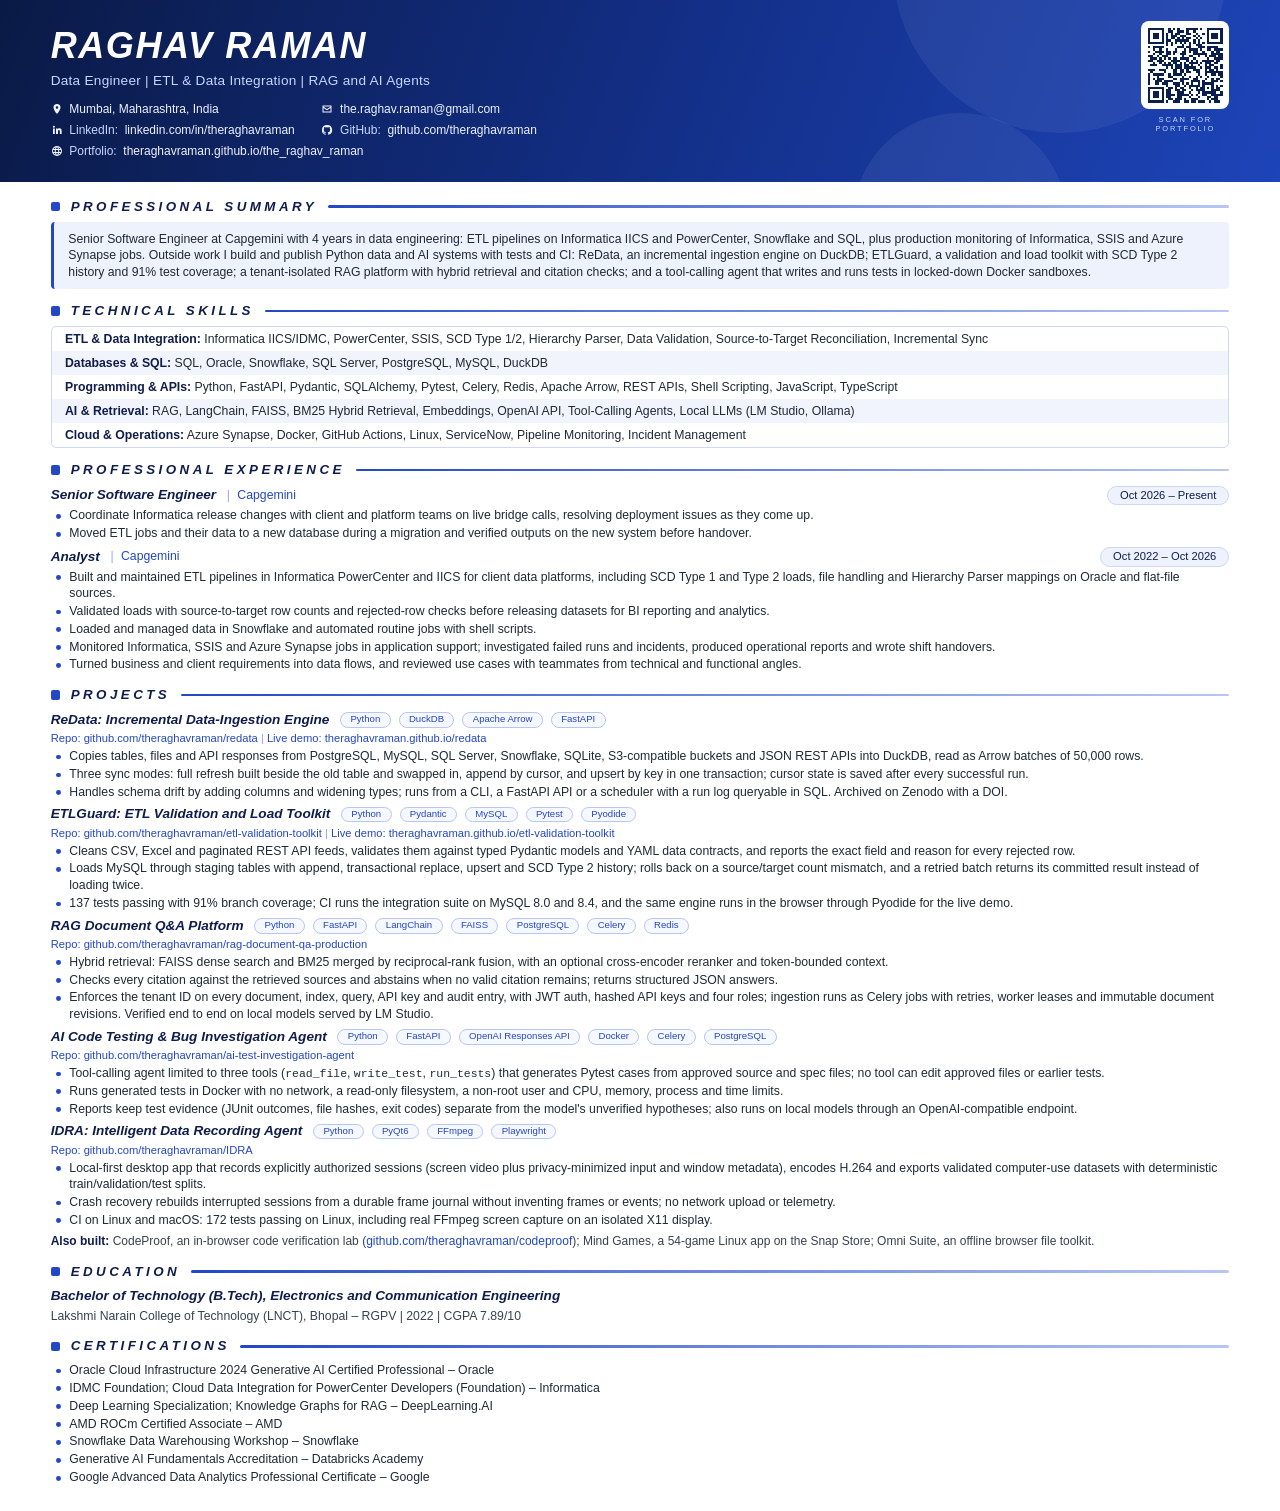
==== resume/resume.html @ 6c631722 "wip: résumé source" ====
<!DOCTYPE html>
<html lang="en"><head><meta charset="utf-8"><title>Raghav Raman – Résumé</title>
<style>
@page { size: A4; margin: 0; }
* { box-sizing: border-box; }
html, body { margin: 0; padding: 0; }
body { font-family: "Avenir Next", "Avenir", "Nunito Sans", "Segoe UI", Arial, sans-serif; color: #1f2937; font-size: 9.2pt; line-height: 1.34; -webkit-print-color-adjust: exact; print-color-adjust: exact; }
a { color: #2347c5; text-decoration: none; }
code { font-family: "SF Mono", Menlo, Consolas, monospace; font-size: 8.6pt; }
header { position: relative; overflow: hidden; background: linear-gradient(110deg, #0a1a46 0%, #13308a 55%, #1d44b8 100%); color: #fff; padding: 20pt 38pt 17pt 38pt; }
header .orb { position: absolute; border-radius: 50%; background: rgba(255,255,255,.06); }
header .o1 { width: 250pt; height: 250pt; right: 40pt; top: -150pt; }
header .o2 { width: 160pt; height: 160pt; right: 160pt; top: 85pt; }
header h1 { margin: 0; font-size: 27pt; font-weight: 800; font-style: italic; letter-spacing: 1.2pt; text-transform: uppercase; line-height: 1.05; }
header .tagline { margin: 6pt 0 8pt; color: #c7d5ff; font-size: 10.2pt; font-weight: 500; letter-spacing: .2pt; }
header .contact { display: grid; grid-template-columns: auto auto; justify-content: start; column-gap: 20pt; row-gap: 3.5pt; font-size: 9pt; color: #eef2ff; }
header .contact span { display: inline-flex; align-items: center; gap: 5pt; white-space: nowrap; }
header .contact a { color: #eef2ff; }
header .contact .full { grid-column: 1 / span 2; }
header svg { width: 9pt; height: 9pt; flex: none; }
header .label { color: #c7d5ff; }
.qr { position: absolute; right: 38pt; top: 16pt; text-align: center; }
.qr .card { background: #fff; border-radius: 6pt; padding: 5pt; width: 66pt; height: 66pt; }
.qr .card svg { width: 56pt; height: 56pt; display: block; }
.qr .cap { margin-top: 4pt; font-size: 5.6pt; letter-spacing: 1.4pt; color: #c7d5ff; line-height: 1.3; }
main { padding: 2pt 38pt 0 38pt; }
h2 { display: flex; align-items: center; gap: 8pt; margin: 10pt 0 5pt; page-break-after: avoid; break-after: avoid; }
h2 .sq { width: 7pt; height: 7pt; border-radius: 1.5pt; background: #2347c5; flex: none; }
h2 .t { font-size: 10pt; font-weight: 700; font-style: italic; letter-spacing: 2.6pt; text-transform: uppercase; color: #0f1d4a; white-space: nowrap; }
h2 .rule { flex: 1; height: 2pt; border-radius: 2pt; background: linear-gradient(90deg, #2347c5, #b7c6f3); }
.summary { background: #eef2fd; border-left: 2.5pt solid #2347c5; border-radius: 3pt; padding: 6.5pt 11pt; }
.skills { border: .8pt solid #cdd8f6; border-radius: 4pt; overflow: hidden; }
.skills .row { padding: 2.8pt 10pt; }
.skills .row:nth-child(even) { background: #f1f4fd; }
.skills b { color: #0f1d4a; font-weight: 600; }
.item { margin-bottom: 4pt; break-inside: avoid; page-break-inside: avoid; }
.head { display: flex; align-items: center; flex-wrap: wrap; gap: 4pt 6pt; margin-bottom: 1.5pt; }
.role { font-weight: 700; font-style: italic; color: #0f1d4a; font-size: 10.2pt; margin-right: 2pt; }
.org { color: #2347c5; font-weight: 500; }
.org .bar { color: #9aa9d8; margin-right: 3pt; }
.date { margin-left: auto; font-size: 8.4pt; font-weight: 500; background: #eef2fd; border: .8pt solid #cdd8f6; border-radius: 9pt; padding: 1pt 9pt; color: #0f1d4a; }
.tag { font-size: 7.2pt; color: #2347c5; border: .8pt solid #b7c6f3; background: #f6f8ff; border-radius: 8pt; padding: .4pt 7pt; }
.links { font-size: 8.4pt; color: #2347c5; margin-bottom: 1.5pt; }
.links .sep { color: #9aa9d8; }
.plain { color: #374151; }
ul { margin: 0; padding: 0 0 0 14pt; list-style: none; }
li { position: relative; margin: 1.1pt 0; }
li::before { content: ""; position: absolute; left: -10pt; top: .55em; width: 3.6pt; height: 3.6pt; border-radius: 50%; background: #2347c5; }
.also { margin: 4pt 0 0; font-size: 9pt; color: #374151; }
.also b { color: #0f1d4a; font-weight: 600; }
.page-pad { height: 18pt; }
</style></head><body>
<header>
<div class="orb o1"></div><div class="orb o2"></div>
<h1>Raghav Raman</h1>
<div class="tagline">Data Engineer | ETL &amp; Data Integration | RAG and AI Agents</div>
<div class="contact">
<span><svg viewBox="0 0 24 24"><path fill="currentColor" d="M12 2a7 7 0 0 0-7 7c0 5.2 7 13 7 13s7-7.8 7-13a7 7 0 0 0-7-7zm0 9.5A2.5 2.5 0 1 1 12 6.5a2.5 2.5 0 0 1 0 5z"/></svg>Mumbai, Maharashtra, India</span>
<span><svg viewBox="0 0 24 24"><path fill="currentColor" d="M3 5h18v14H3zm2 2v.5l7 4.5 7-4.5V7zm0 2.9V17h14V9.9l-7 4.5z"/></svg><a href="mailto:the.raghav.raman@gmail.com">the.raghav.raman@gmail.com</a></span>
<span><svg viewBox="0 0 24 24"><path fill="currentColor" d="M4 9h3.6v11H4zM5.8 3.5a2.1 2.1 0 1 1 0 4.2 2.1 2.1 0 0 1 0-4.2zM10 9h3.4v1.6c.5-.9 1.7-1.9 3.5-1.9 3.7 0 4.4 2.4 4.4 5.6V20h-3.6v-5c0-1.2 0-2.8-1.7-2.8s-2 1.3-2 2.7V20H10z"/></svg><span class="label">LinkedIn:</span> <a href="https://linkedin.com/in/theraghavraman">linkedin.com/in/theraghavraman</a></span>
<span><svg viewBox="0 0 24 24"><path fill="currentColor" d="M12 2a10 10 0 0 0-3.2 19.5c.5.1.7-.2.7-.5v-1.7c-2.8.6-3.4-1.3-3.4-1.3-.5-1.2-1.1-1.5-1.1-1.5-.9-.6.1-.6.1-.6 1 .1 1.5 1 1.5 1 .9 1.5 2.3 1.1 2.9.8.1-.6.3-1.1.6-1.3-2.2-.3-4.6-1.1-4.6-5 0-1.1.4-2 1-2.7-.1-.3-.4-1.3.1-2.7 0 0 .8-.3 2.8 1a9.6 9.6 0 0 1 5 0c1.9-1.3 2.8-1 2.8-1 .5 1.4.2 2.4.1 2.7.6.7 1 1.6 1 2.7 0 3.9-2.3 4.7-4.6 5 .4.3.7.9.7 1.9v2.8c0 .3.2.6.7.5A10 10 0 0 0 12 2z"/></svg><span class="label">GitHub:</span> <a href="https://github.com/theraghavraman">github.com/theraghavraman</a></span>
<span class="full"><svg viewBox="0 0 24 24"><path fill="currentColor" d="M12 2a10 10 0 1 0 0 20 10 10 0 0 0 0-20zm6.9 6h-2.9a15.7 15.7 0 0 0-1.4-3.6A8 8 0 0 1 18.9 8zM12 4c.8 1.2 1.5 2.5 1.9 4h-3.8c.4-1.5 1.1-2.8 1.9-4zM4.3 14a8 8 0 0 1 0-4h3.3a16.5 16.5 0 0 0 0 4zm.8 2h2.9c.3 1.3.8 2.5 1.4 3.6A8 8 0 0 1 5.1 16zM8 8H5.1a8 8 0 0 1 4.3-3.6C8.8 5.5 8.3 6.7 8 8zm4 12c-.8-1.2-1.5-2.5-1.9-4h3.8c-.4 1.5-1.1 2.8-1.9 4zm2.3-6H9.7a14.7 14.7 0 0 1 0-4h4.6a14.7 14.7 0 0 1 0 4zm.3 5.6c.6-1.1 1.1-2.3 1.4-3.6h2.9a8 8 0 0 1-4.3 3.6zm1.8-5.6a16.5 16.5 0 0 0 0-4h3.3a8 8 0 0 1 0 4z"/></svg><span class="label">Portfolio:</span> <a href="https://theraghavraman.github.io/the_raghav_raman">theraghavraman.github.io/the_raghav_raman</a></span>
</div>
<div class="qr"><div class="card"><svg xmlns="http://www.w3.org/2000/svg" viewBox="0 0 33 33" shape-rendering="crispEdges"><path fill="#0b1f4d" d="M0 0h1v1h-1zM1 0h1v1h-1zM2 0h1v1h-1zM3 0h1v1h-1zM4 0h1v1h-1zM5 0h1v1h-1zM6 0h1v1h-1zM9 0h1v1h-1zM11 0h1v1h-1zM13 0h1v1h-1zM17 0h1v1h-1zM18 0h1v1h-1zM19 0h1v1h-1zM20 0h1v1h-1zM21 0h1v1h-1zM23 0h1v1h-1zM26 0h1v1h-1zM27 0h1v1h-1zM28 0h1v1h-1zM29 0h1v1h-1zM30 0h1v1h-1zM31 0h1v1h-1zM32 0h1v1h-1zM0 1h1v1h-1zM6 1h1v1h-1zM9 1h1v1h-1zM10 1h1v1h-1zM13 1h1v1h-1zM14 1h1v1h-1zM15 1h1v1h-1zM17 1h1v1h-1zM20 1h1v1h-1zM26 1h1v1h-1zM32 1h1v1h-1zM0 2h1v1h-1zM2 2h1v1h-1zM3 2h1v1h-1zM4 2h1v1h-1zM6 2h1v1h-1zM8 2h1v1h-1zM10 2h1v1h-1zM12 2h1v1h-1zM13 2h1v1h-1zM17 2h1v1h-1zM18 2h1v1h-1zM21 2h1v1h-1zM24 2h1v1h-1zM26 2h1v1h-1zM28 2h1v1h-1zM29 2h1v1h-1zM30 2h1v1h-1zM32 2h1v1h-1zM0 3h1v1h-1zM2 3h1v1h-1zM3 3h1v1h-1zM4 3h1v1h-1zM6 3h1v1h-1zM8 3h1v1h-1zM10 3h1v1h-1zM11 3h1v1h-1zM12 3h1v1h-1zM14 3h1v1h-1zM15 3h1v1h-1zM16 3h1v1h-1zM20 3h1v1h-1zM22 3h1v1h-1zM26 3h1v1h-1zM28 3h1v1h-1zM29 3h1v1h-1zM30 3h1v1h-1zM32 3h1v1h-1zM0 4h1v1h-1zM2 4h1v1h-1zM3 4h1v1h-1zM4 4h1v1h-1zM6 4h1v1h-1zM8 4h1v1h-1zM10 4h1v1h-1zM11 4h1v1h-1zM13 4h1v1h-1zM15 4h1v1h-1zM17 4h1v1h-1zM18 4h1v1h-1zM21 4h1v1h-1zM23 4h1v1h-1zM26 4h1v1h-1zM28 4h1v1h-1zM29 4h1v1h-1zM30 4h1v1h-1zM32 4h1v1h-1zM0 5h1v1h-1zM6 5h1v1h-1zM8 5h1v1h-1zM9 5h1v1h-1zM12 5h1v1h-1zM13 5h1v1h-1zM14 5h1v1h-1zM15 5h1v1h-1zM16 5h1v1h-1zM17 5h1v1h-1zM20 5h1v1h-1zM22 5h1v1h-1zM26 5h1v1h-1zM32 5h1v1h-1zM0 6h1v1h-1zM1 6h1v1h-1zM2 6h1v1h-1zM3 6h1v1h-1zM4 6h1v1h-1zM5 6h1v1h-1zM6 6h1v1h-1zM8 6h1v1h-1zM10 6h1v1h-1zM12 6h1v1h-1zM14 6h1v1h-1zM16 6h1v1h-1zM18 6h1v1h-1zM20 6h1v1h-1zM22 6h1v1h-1zM24 6h1v1h-1zM26 6h1v1h-1zM27 6h1v1h-1zM28 6h1v1h-1zM29 6h1v1h-1zM30 6h1v1h-1zM31 6h1v1h-1zM32 6h1v1h-1zM8 7h1v1h-1zM10 7h1v1h-1zM15 7h1v1h-1zM18 7h1v1h-1zM21 7h1v1h-1zM22 7h1v1h-1zM23 7h1v1h-1zM0 8h1v1h-1zM2 8h1v1h-1zM3 8h1v1h-1zM4 8h1v1h-1zM5 8h1v1h-1zM6 8h1v1h-1zM13 8h1v1h-1zM14 8h1v1h-1zM15 8h1v1h-1zM17 8h1v1h-1zM18 8h1v1h-1zM22 8h1v1h-1zM23 8h1v1h-1zM24 8h1v1h-1zM26 8h1v1h-1zM27 8h1v1h-1zM28 8h1v1h-1zM29 8h1v1h-1zM30 8h1v1h-1zM2 9h1v1h-1zM5 9h1v1h-1zM8 9h1v1h-1zM12 9h1v1h-1zM16 9h1v1h-1zM18 9h1v1h-1zM19 9h1v1h-1zM20 9h1v1h-1zM21 9h1v1h-1zM23 9h1v1h-1zM26 9h1v1h-1zM27 9h1v1h-1zM29 9h1v1h-1zM30 9h1v1h-1zM31 9h1v1h-1zM32 9h1v1h-1zM0 10h1v1h-1zM3 10h1v1h-1zM4 10h1v1h-1zM5 10h1v1h-1zM6 10h1v1h-1zM8 10h1v1h-1zM9 10h1v1h-1zM11 10h1v1h-1zM12 10h1v1h-1zM15 10h1v1h-1zM16 10h1v1h-1zM18 10h1v1h-1zM20 10h1v1h-1zM21 10h1v1h-1zM24 10h1v1h-1zM28 10h1v1h-1zM30 10h1v1h-1zM31 10h1v1h-1zM2 11h1v1h-1zM5 11h1v1h-1zM8 11h1v1h-1zM9 11h1v1h-1zM11 11h1v1h-1zM14 11h1v1h-1zM15 11h1v1h-1zM16 11h1v1h-1zM20 11h1v1h-1zM21 11h1v1h-1zM22 11h1v1h-1zM23 11h1v1h-1zM24 11h1v1h-1zM25 11h1v1h-1zM28 11h1v1h-1zM29 11h1v1h-1zM30 11h1v1h-1zM31 11h1v1h-1zM32 11h1v1h-1zM0 12h1v1h-1zM1 12h1v1h-1zM4 12h1v1h-1zM6 12h1v1h-1zM7 12h1v1h-1zM8 12h1v1h-1zM15 12h1v1h-1zM18 12h1v1h-1zM19 12h1v1h-1zM22 12h1v1h-1zM25 12h1v1h-1zM27 12h1v1h-1zM28 12h1v1h-1zM29 12h1v1h-1zM31 12h1v1h-1zM32 12h1v1h-1zM1 13h1v1h-1zM2 13h1v1h-1zM3 13h1v1h-1zM5 13h1v1h-1zM7 13h1v1h-1zM9 13h1v1h-1zM11 13h1v1h-1zM12 13h1v1h-1zM14 13h1v1h-1zM15 13h1v1h-1zM16 13h1v1h-1zM17 13h1v1h-1zM20 13h1v1h-1zM26 13h1v1h-1zM29 13h1v1h-1zM30 13h1v1h-1zM31 13h1v1h-1zM32 13h1v1h-1zM0 14h1v1h-1zM1 14h1v1h-1zM4 14h1v1h-1zM5 14h1v1h-1zM6 14h1v1h-1zM10 14h1v1h-1zM11 14h1v1h-1zM12 14h1v1h-1zM13 14h1v1h-1zM17 14h1v1h-1zM19 14h1v1h-1zM21 14h1v1h-1zM24 14h1v1h-1zM25 14h1v1h-1zM26 14h1v1h-1zM27 14h1v1h-1zM28 14h1v1h-1zM30 14h1v1h-1zM31 14h1v1h-1zM2 15h1v1h-1zM5 15h1v1h-1zM7 15h1v1h-1zM9 15h1v1h-1zM11 15h1v1h-1zM12 15h1v1h-1zM14 15h1v1h-1zM16 15h1v1h-1zM18 15h1v1h-1zM19 15h1v1h-1zM20 15h1v1h-1zM21 15h1v1h-1zM23 15h1v1h-1zM25 15h1v1h-1zM26 15h1v1h-1zM27 15h1v1h-1zM29 15h1v1h-1zM30 15h1v1h-1zM1 16h1v1h-1zM2 16h1v1h-1zM3 16h1v1h-1zM6 16h1v1h-1zM7 16h1v1h-1zM8 16h1v1h-1zM9 16h1v1h-1zM10 16h1v1h-1zM12 16h1v1h-1zM13 16h1v1h-1zM14 16h1v1h-1zM16 16h1v1h-1zM17 16h1v1h-1zM19 16h1v1h-1zM22 16h1v1h-1zM25 16h1v1h-1zM27 16h1v1h-1zM28 16h1v1h-1zM32 16h1v1h-1zM8 17h1v1h-1zM10 17h1v1h-1zM12 17h1v1h-1zM13 17h1v1h-1zM14 17h1v1h-1zM16 17h1v1h-1zM17 17h1v1h-1zM18 17h1v1h-1zM19 17h1v1h-1zM20 17h1v1h-1zM23 17h1v1h-1zM25 17h1v1h-1zM26 17h1v1h-1zM27 17h1v1h-1zM29 17h1v1h-1zM30 17h1v1h-1zM32 17h1v1h-1zM0 18h1v1h-1zM1 18h1v1h-1zM2 18h1v1h-1zM5 18h1v1h-1zM6 18h1v1h-1zM7 18h1v1h-1zM11 18h1v1h-1zM12 18h1v1h-1zM14 18h1v1h-1zM15 18h1v1h-1zM17 18h1v1h-1zM20 18h1v1h-1zM21 18h1v1h-1zM22 18h1v1h-1zM25 18h1v1h-1zM27 18h1v1h-1zM28 18h1v1h-1zM30 18h1v1h-1zM1 19h1v1h-1zM7 19h1v1h-1zM11 19h1v1h-1zM12 19h1v1h-1zM14 19h1v1h-1zM15 19h1v1h-1zM17 19h1v1h-1zM18 19h1v1h-1zM21 19h1v1h-1zM22 19h1v1h-1zM25 19h1v1h-1zM26 19h1v1h-1zM27 19h1v1h-1zM28 19h1v1h-1zM29 19h1v1h-1zM30 19h1v1h-1zM31 19h1v1h-1zM32 19h1v1h-1zM0 20h1v1h-1zM2 20h1v1h-1zM3 20h1v1h-1zM4 20h1v1h-1zM5 20h1v1h-1zM6 20h1v1h-1zM9 20h1v1h-1zM11 20h1v1h-1zM12 20h1v1h-1zM13 20h1v1h-1zM14 20h1v1h-1zM16 20h1v1h-1zM22 20h1v1h-1zM25 20h1v1h-1zM28 20h1v1h-1zM29 20h1v1h-1zM31 20h1v1h-1zM32 20h1v1h-1zM0 21h1v1h-1zM4 21h1v1h-1zM9 21h1v1h-1zM10 21h1v1h-1zM15 21h1v1h-1zM18 21h1v1h-1zM21 21h1v1h-1zM23 21h1v1h-1zM26 21h1v1h-1zM32 21h1v1h-1zM0 22h1v1h-1zM2 22h1v1h-1zM4 22h1v1h-1zM5 22h1v1h-1zM6 22h1v1h-1zM11 22h1v1h-1zM12 22h1v1h-1zM14 22h1v1h-1zM15 22h1v1h-1zM16 22h1v1h-1zM17 22h1v1h-1zM20 22h1v1h-1zM21 22h1v1h-1zM25 22h1v1h-1zM28 22h1v1h-1zM30 22h1v1h-1zM31 22h1v1h-1zM0 23h1v1h-1zM3 23h1v1h-1zM4 23h1v1h-1zM5 23h1v1h-1zM7 23h1v1h-1zM8 23h1v1h-1zM9 23h1v1h-1zM10 23h1v1h-1zM14 23h1v1h-1zM15 23h1v1h-1zM19 23h1v1h-1zM20 23h1v1h-1zM21 23h1v1h-1zM22 23h1v1h-1zM24 23h1v1h-1zM28 23h1v1h-1zM29 23h1v1h-1zM30 23h1v1h-1zM32 23h1v1h-1zM0 24h1v1h-1zM3 24h1v1h-1zM4 24h1v1h-1zM6 24h1v1h-1zM7 24h1v1h-1zM8 24h1v1h-1zM11 24h1v1h-1zM12 24h1v1h-1zM13 24h1v1h-1zM15 24h1v1h-1zM17 24h1v1h-1zM19 24h1v1h-1zM22 24h1v1h-1zM24 24h1v1h-1zM25 24h1v1h-1zM26 24h1v1h-1zM27 24h1v1h-1zM28 24h1v1h-1zM8 25h1v1h-1zM12 25h1v1h-1zM13 25h1v1h-1zM16 25h1v1h-1zM18 25h1v1h-1zM19 25h1v1h-1zM20 25h1v1h-1zM21 25h1v1h-1zM22 25h1v1h-1zM24 25h1v1h-1zM28 25h1v1h-1zM30 25h1v1h-1zM32 25h1v1h-1zM0 26h1v1h-1zM1 26h1v1h-1zM2 26h1v1h-1zM3 26h1v1h-1zM4 26h1v1h-1zM5 26h1v1h-1zM6 26h1v1h-1zM9 26h1v1h-1zM10 26h1v1h-1zM12 26h1v1h-1zM14 26h1v1h-1zM15 26h1v1h-1zM18 26h1v1h-1zM21 26h1v1h-1zM23 26h1v1h-1zM24 26h1v1h-1zM26 26h1v1h-1zM28 26h1v1h-1zM30 26h1v1h-1zM31 26h1v1h-1zM0 27h1v1h-1zM6 27h1v1h-1zM8 27h1v1h-1zM9 27h1v1h-1zM12 27h1v1h-1zM13 27h1v1h-1zM15 27h1v1h-1zM16 27h1v1h-1zM19 27h1v1h-1zM21 27h1v1h-1zM22 27h1v1h-1zM23 27h1v1h-1zM24 27h1v1h-1zM28 27h1v1h-1zM29 27h1v1h-1zM30 27h1v1h-1zM31 27h1v1h-1zM0 28h1v1h-1zM2 28h1v1h-1zM3 28h1v1h-1zM4 28h1v1h-1zM6 28h1v1h-1zM8 28h1v1h-1zM9 28h1v1h-1zM13 28h1v1h-1zM14 28h1v1h-1zM15 28h1v1h-1zM18 28h1v1h-1zM22 28h1v1h-1zM24 28h1v1h-1zM25 28h1v1h-1zM26 28h1v1h-1zM27 28h1v1h-1zM28 28h1v1h-1zM29 28h1v1h-1zM32 28h1v1h-1zM0 29h1v1h-1zM2 29h1v1h-1zM3 29h1v1h-1zM4 29h1v1h-1zM6 29h1v1h-1zM8 29h1v1h-1zM9 29h1v1h-1zM10 29h1v1h-1zM11 29h1v1h-1zM13 29h1v1h-1zM14 29h1v1h-1zM15 29h1v1h-1zM16 29h1v1h-1zM17 29h1v1h-1zM19 29h1v1h-1zM21 29h1v1h-1zM24 29h1v1h-1zM25 29h1v1h-1zM28 29h1v1h-1zM29 29h1v1h-1zM30 29h1v1h-1zM31 29h1v1h-1zM32 29h1v1h-1zM0 30h1v1h-1zM2 30h1v1h-1zM3 30h1v1h-1zM4 30h1v1h-1zM6 30h1v1h-1zM8 30h1v1h-1zM9 30h1v1h-1zM13 30h1v1h-1zM14 30h1v1h-1zM18 30h1v1h-1zM22 30h1v1h-1zM26 30h1v1h-1zM27 30h1v1h-1zM29 30h1v1h-1zM30 30h1v1h-1zM0 31h1v1h-1zM6 31h1v1h-1zM9 31h1v1h-1zM10 31h1v1h-1zM12 31h1v1h-1zM13 31h1v1h-1zM14 31h1v1h-1zM16 31h1v1h-1zM19 31h1v1h-1zM20 31h1v1h-1zM21 31h1v1h-1zM26 31h1v1h-1zM28 31h1v1h-1zM29 31h1v1h-1zM30 31h1v1h-1zM0 32h1v1h-1zM1 32h1v1h-1zM2 32h1v1h-1zM3 32h1v1h-1zM4 32h1v1h-1zM5 32h1v1h-1zM6 32h1v1h-1zM8 32h1v1h-1zM11 32h1v1h-1zM12 32h1v1h-1zM13 32h1v1h-1zM16 32h1v1h-1zM17 32h1v1h-1zM19 32h1v1h-1zM20 32h1v1h-1zM22 32h1v1h-1zM23 32h1v1h-1zM24 32h1v1h-1zM27 32h1v1h-1zM29 32h1v1h-1zM30 32h1v1h-1zM31 32h1v1h-1z"/></svg></div><div class="cap">SCAN FOR<br>PORTFOLIO</div></div>
</header>
<main>
<h2><span class="sq"></span><span class="t">Professional Summary</span><span class="rule"></span></h2><div class="summary">Senior Software Engineer at Capgemini with 4 years in data engineering: ETL pipelines on Informatica IICS and PowerCenter, Snowflake and SQL, plus production monitoring of Informatica, SSIS and Azure Synapse jobs. Outside work I build and publish Python data and AI systems with tests and CI: ReData, an incremental ingestion engine on DuckDB; ETLGuard, a validation and load toolkit with SCD Type 2 history and 91% test coverage; a tenant-isolated RAG platform with hybrid retrieval and citation checks; and a tool-calling agent that writes and runs tests in locked-down Docker sandboxes.</div><h2><span class="sq"></span><span class="t">Technical Skills</span><span class="rule"></span></h2><div class="skills"><div class="row"><b>ETL &amp; Data Integration:</b> Informatica IICS/IDMC, PowerCenter, SSIS, SCD Type 1/2, Hierarchy Parser, Data Validation, Source-to-Target Reconciliation, Incremental Sync</div><div class="row"><b>Databases &amp; SQL:</b> SQL, Oracle, Snowflake, SQL Server, PostgreSQL, MySQL, DuckDB</div><div class="row"><b>Programming &amp; APIs:</b> Python, FastAPI, Pydantic, SQLAlchemy, Pytest, Celery, Redis, Apache Arrow, REST APIs, Shell Scripting, JavaScript, TypeScript</div><div class="row"><b>AI &amp; Retrieval:</b> RAG, LangChain, FAISS, BM25 Hybrid Retrieval, Embeddings, OpenAI API, Tool-Calling Agents, Local LLMs (LM Studio, Ollama)</div><div class="row"><b>Cloud &amp; Operations:</b> Azure Synapse, Docker, GitHub Actions, Linux, ServiceNow, Pipeline Monitoring, Incident Management</div></div><h2><span class="sq"></span><span class="t">Professional Experience</span><span class="rule"></span></h2><div class="item"><div class="head"><span class="role">Senior Software Engineer</span><span class="org"><span class="bar">|</span> Capgemini</span><span class="date">Oct 2026 – Present</span></div><ul><li>Coordinate Informatica release changes with client and platform teams on live bridge calls, resolving deployment issues as they come up.</li><li>Moved ETL jobs and their data to a new database during a migration and verified outputs on the new system before handover.</li></ul></div><div class="item"><div class="head"><span class="role">Analyst</span><span class="org"><span class="bar">|</span> Capgemini</span><span class="date">Oct 2022 – Oct 2026</span></div><ul><li>Built and maintained ETL pipelines in Informatica PowerCenter and IICS for client data platforms, including SCD Type 1 and Type 2 loads, file handling and Hierarchy Parser mappings on Oracle and flat-file sources.</li><li>Validated loads with source-to-target row counts and rejected-row checks before releasing datasets for BI reporting and analytics.</li><li>Loaded and managed data in Snowflake and automated routine jobs with shell scripts.</li><li>Monitored Informatica, SSIS and Azure Synapse jobs in application support; investigated failed runs and incidents, produced operational reports and wrote shift handovers.</li><li>Turned business and client requirements into data flows, and reviewed use cases with teammates from technical and functional angles.</li></ul></div><h2><span class="sq"></span><span class="t">Projects</span><span class="rule"></span></h2><div class="item proj"><div class="head"><span class="role">ReData: Incremental Data-Ingestion Engine</span><span class="tag">Python</span><span class="tag">DuckDB</span><span class="tag">Apache Arrow</span><span class="tag">FastAPI</span></div><div class="links">Repo: <a href="https://github.com/theraghavraman/redata">github.com/theraghavraman/redata</a>  <span class="sep">|</span>  Live demo: <a href="https://theraghavraman.github.io/redata">theraghavraman.github.io/redata</a></div><ul><li>Copies tables, files and API responses from PostgreSQL, MySQL, SQL Server, Snowflake, SQLite, S3-compatible buckets and JSON REST APIs into DuckDB, read as Arrow batches of 50,000 rows.</li><li>Three sync modes: full refresh built beside the old table and swapped in, append by cursor, and upsert by key in one transaction; cursor state is saved after every successful run.</li><li>Handles schema drift by adding columns and widening types; runs from a CLI, a FastAPI API or a scheduler with a run log queryable in SQL. Archived on Zenodo with a DOI.</li></ul></div><div class="item proj"><div class="head"><span class="role">ETLGuard: ETL Validation and Load Toolkit</span><span class="tag">Python</span><span class="tag">Pydantic</span><span class="tag">MySQL</span><span class="tag">Pytest</span><span class="tag">Pyodide</span></div><div class="links">Repo: <a href="https://github.com/theraghavraman/etl-validation-toolkit">github.com/theraghavraman/etl-validation-toolkit</a>  <span class="sep">|</span>  Live demo: <a href="https://theraghavraman.github.io/etl-validation-toolkit">theraghavraman.github.io/etl-validation-toolkit</a></div><ul><li>Cleans CSV, Excel and paginated REST API feeds, validates them against typed Pydantic models and YAML data contracts, and reports the exact field and reason for every rejected row.</li><li>Loads MySQL through staging tables with append, transactional replace, upsert and SCD Type 2 history; rolls back on a source/target count mismatch, and a retried batch returns its committed result instead of loading twice.</li><li>137 tests passing with 91% branch coverage; CI runs the integration suite on MySQL 8.0 and 8.4, and the same engine runs in the browser through Pyodide for the live demo.</li></ul></div><div class="item proj"><div class="head"><span class="role">RAG Document Q&amp;A Platform</span><span class="tag">Python</span><span class="tag">FastAPI</span><span class="tag">LangChain</span><span class="tag">FAISS</span><span class="tag">PostgreSQL</span><span class="tag">Celery</span><span class="tag">Redis</span></div><div class="links">Repo: <a href="https://github.com/theraghavraman/rag-document-qa-production">github.com/theraghavraman/rag-document-qa-production</a></div><ul><li>Hybrid retrieval: FAISS dense search and BM25 merged by reciprocal-rank fusion, with an optional cross-encoder reranker and token-bounded context.</li><li>Checks every citation against the retrieved sources and abstains when no valid citation remains; returns structured JSON answers.</li><li>Enforces the tenant ID on every document, index, query, API key and audit entry, with JWT auth, hashed API keys and four roles; ingestion runs as Celery jobs with retries, worker leases and immutable document revisions. Verified end to end on local models served by LM Studio.</li></ul></div><div class="item proj"><div class="head"><span class="role">AI Code Testing &amp; Bug Investigation Agent</span><span class="tag">Python</span><span class="tag">FastAPI</span><span class="tag">OpenAI Responses API</span><span class="tag">Docker</span><span class="tag">Celery</span><span class="tag">PostgreSQL</span></div><div class="links">Repo: <a href="https://github.com/theraghavraman/ai-test-investigation-agent">github.com/theraghavraman/ai-test-investigation-agent</a></div><ul><li>Tool-calling agent limited to three tools (<code>read_file</code>, <code>write_test</code>, <code>run_tests</code>) that generates Pytest cases from approved source and spec files; no tool can edit approved files or earlier tests.</li><li>Runs generated tests in Docker with no network, a read-only filesystem, a non-root user and CPU, memory, process and time limits.</li><li>Reports keep test evidence (JUnit outcomes, file hashes, exit codes) separate from the model's unverified hypotheses; also runs on local models through an OpenAI-compatible endpoint.</li></ul></div><div class="item proj"><div class="head"><span class="role">IDRA: Intelligent Data Recording Agent</span><span class="tag">Python</span><span class="tag">PyQt6</span><span class="tag">FFmpeg</span><span class="tag">Playwright</span></div><div class="links">Repo: <a href="https://github.com/theraghavraman/IDRA">github.com/theraghavraman/IDRA</a></div><ul><li>Local-first desktop app that records explicitly authorized sessions (screen video plus privacy-minimized input and window metadata), encodes H.264 and exports validated computer-use datasets with deterministic train/validation/test splits.</li><li>Crash recovery rebuilds interrupted sessions from a durable frame journal without inventing frames or events; no network upload or telemetry.</li><li>CI on Linux and macOS: 172 tests passing on Linux, including real FFmpeg screen capture on an isolated X11 display.</li></ul></div><p class="also"><b>Also built:</b> CodeProof, an in-browser code verification lab (<a href="https://github.com/theraghavraman/codeproof">github.com/theraghavraman/codeproof</a>); Mind Games, a 54-game Linux app on the Snap Store; Omni Suite, an offline browser file toolkit.</p><h2><span class="sq"></span><span class="t">Education</span><span class="rule"></span></h2><div class="item"><div class="head"><span class="role">Bachelor of Technology (B.Tech), Electronics and Communication Engineering</span></div><div class="plain">Lakshmi Narain College of Technology (LNCT), Bhopal – RGPV | 2022 | CGPA 7.89/10</div></div><h2><span class="sq"></span><span class="t">Certifications</span><span class="rule"></span></h2><ul><li>Oracle Cloud Infrastructure 2024 Generative AI Certified Professional – Oracle</li><li>IDMC Foundation; Cloud Data Integration for PowerCenter Developers (Foundation) – Informatica</li><li>Deep Learning Specialization; Knowledge Graphs for RAG – DeepLearning.AI</li><li>AMD ROCm Certified Associate – AMD</li><li>Snowflake Data Warehousing Workshop – Snowflake</li><li>Generative AI Fundamentals Accreditation – Databricks Academy</li><li>Google Advanced Data Analytics Professional Certificate – Google</li></ul>
<div class="page-pad"></div>
</main>
</body></html>
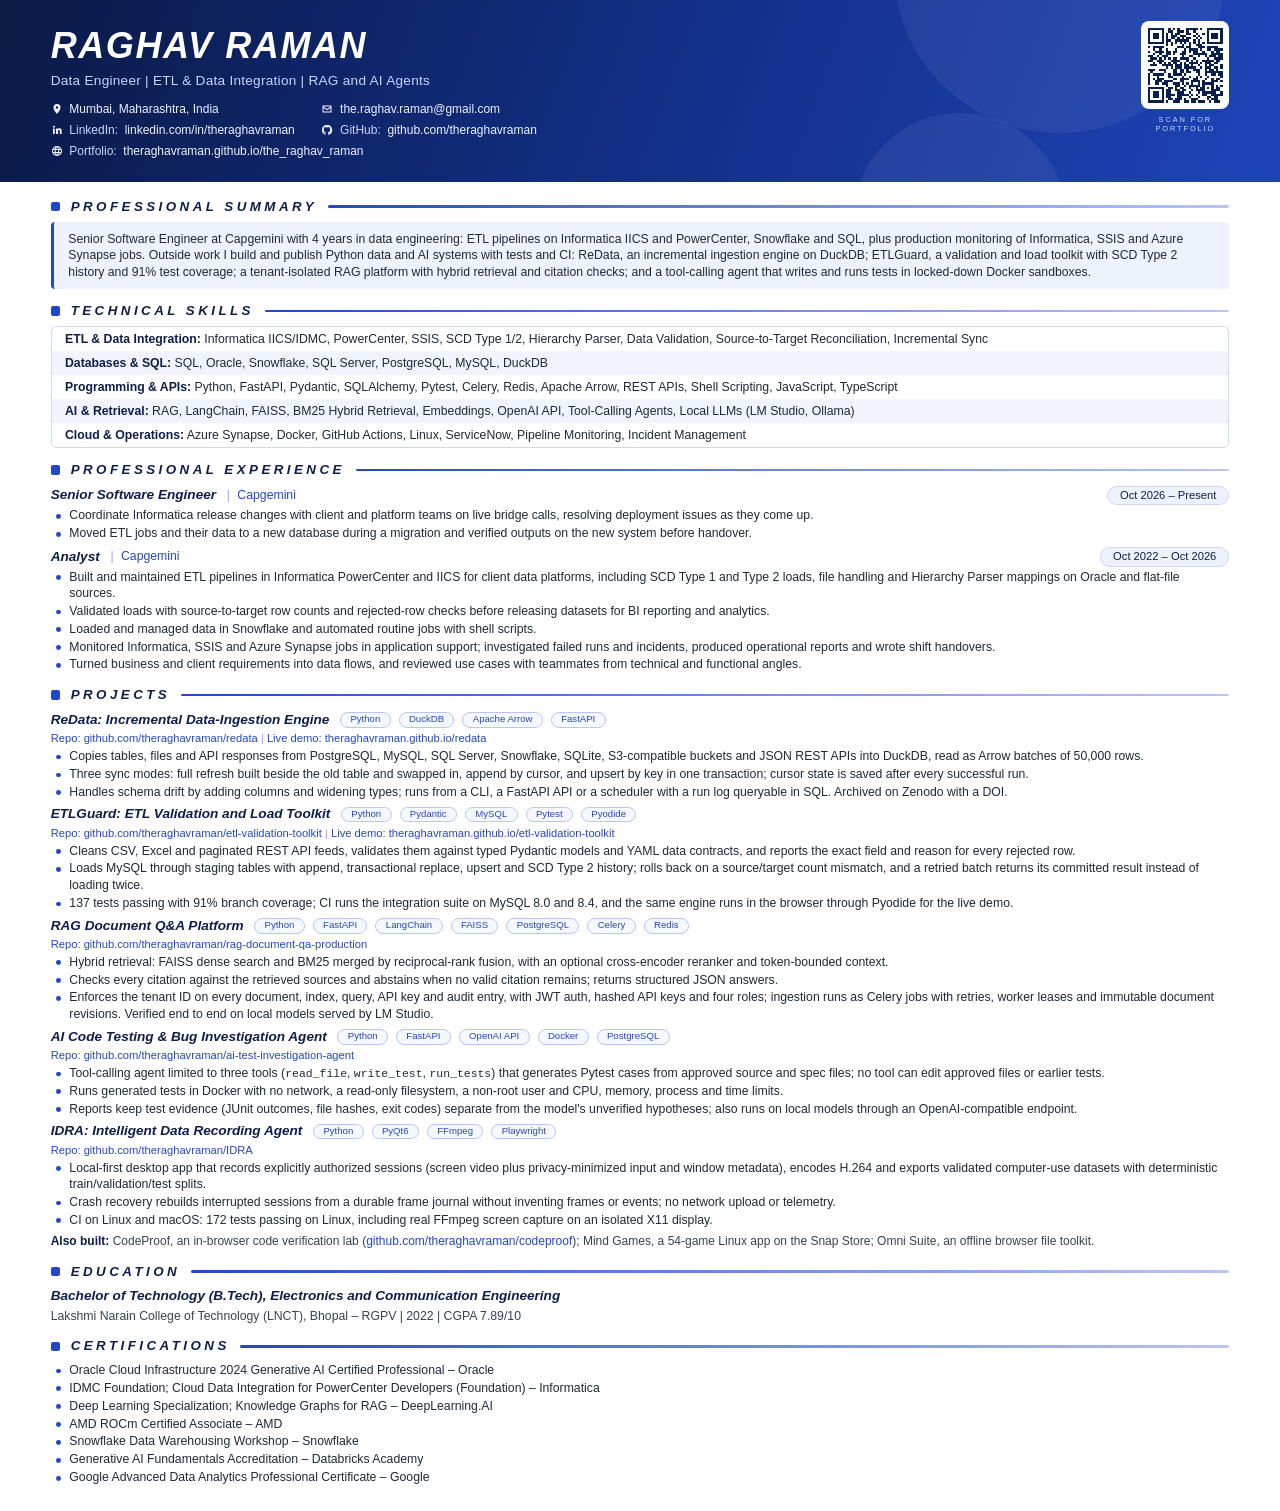
==== commit 5dbdb4bf: "wip" ====
--- a/resume/resume.html
+++ b/resume/resume.html
@@ -1,7 +1,8 @@
 <!DOCTYPE html>
 <html lang="en"><head><meta charset="utf-8"><title>Raghav Raman – Résumé</title>
 <style>
-@page { size: A4; margin: 0; }
+@page { size: A4; margin: 28pt 0 24pt 0; }
+@page :first { margin-top: 0; }
 * { box-sizing: border-box; }
 html, body { margin: 0; padding: 0; }
 body { font-family: "Avenir Next", "Avenir", "Nunito Sans", "Segoe UI", Arial, sans-serif; color: #1f2937; font-size: 9.2pt; line-height: 1.34; -webkit-print-color-adjust: exact; print-color-adjust: exact; }
@@ -64,7 +65,7 @@
 <div class="qr"><div class="card"><svg xmlns="http://www.w3.org/2000/svg" viewBox="0 0 33 33" shape-rendering="crispEdges"><path fill="#0b1f4d" d="M0 0h1v1h-1zM1 0h1v1h-1zM2 0h1v1h-1zM3 0h1v1h-1zM4 0h1v1h-1zM5 0h1v1h-1zM6 0h1v1h-1zM9 0h1v1h-1zM11 0h1v1h-1zM13 0h1v1h-1zM17 0h1v1h-1zM18 0h1v1h-1zM19 0h1v1h-1zM20 0h1v1h-1zM21 0h1v1h-1zM23 0h1v1h-1zM26 0h1v1h-1zM27 0h1v1h-1zM28 0h1v1h-1zM29 0h1v1h-1zM30 0h1v1h-1zM31 0h1v1h-1zM32 0h1v1h-1zM0 1h1v1h-1zM6 1h1v1h-1zM9 1h1v1h-1zM10 1h1v1h-1zM13 1h1v1h-1zM14 1h1v1h-1zM15 1h1v1h-1zM17 1h1v1h-1zM20 1h1v1h-1zM26 1h1v1h-1zM32 1h1v1h-1zM0 2h1v1h-1zM2 2h1v1h-1zM3 2h1v1h-1zM4 2h1v1h-1zM6 2h1v1h-1zM8 2h1v1h-1zM10 2h1v1h-1zM12 2h1v1h-1zM13 2h1v1h-1zM17 2h1v1h-1zM18 2h1v1h-1zM21 2h1v1h-1zM24 2h1v1h-1zM26 2h1v1h-1zM28 2h1v1h-1zM29 2h1v1h-1zM30 2h1v1h-1zM32 2h1v1h-1zM0 3h1v1h-1zM2 3h1v1h-1zM3 3h1v1h-1zM4 3h1v1h-1zM6 3h1v1h-1zM8 3h1v1h-1zM10 3h1v1h-1zM11 3h1v1h-1zM12 3h1v1h-1zM14 3h1v1h-1zM15 3h1v1h-1zM16 3h1v1h-1zM20 3h1v1h-1zM22 3h1v1h-1zM26 3h1v1h-1zM28 3h1v1h-1zM29 3h1v1h-1zM30 3h1v1h-1zM32 3h1v1h-1zM0 4h1v1h-1zM2 4h1v1h-1zM3 4h1v1h-1zM4 4h1v1h-1zM6 4h1v1h-1zM8 4h1v1h-1zM10 4h1v1h-1zM11 4h1v1h-1zM13 4h1v1h-1zM15 4h1v1h-1zM17 4h1v1h-1zM18 4h1v1h-1zM21 4h1v1h-1zM23 4h1v1h-1zM26 4h1v1h-1zM28 4h1v1h-1zM29 4h1v1h-1zM30 4h1v1h-1zM32 4h1v1h-1zM0 5h1v1h-1zM6 5h1v1h-1zM8 5h1v1h-1zM9 5h1v1h-1zM12 5h1v1h-1zM13 5h1v1h-1zM14 5h1v1h-1zM15 5h1v1h-1zM16 5h1v1h-1zM17 5h1v1h-1zM20 5h1v1h-1zM22 5h1v1h-1zM26 5h1v1h-1zM32 5h1v1h-1zM0 6h1v1h-1zM1 6h1v1h-1zM2 6h1v1h-1zM3 6h1v1h-1zM4 6h1v1h-1zM5 6h1v1h-1zM6 6h1v1h-1zM8 6h1v1h-1zM10 6h1v1h-1zM12 6h1v1h-1zM14 6h1v1h-1zM16 6h1v1h-1zM18 6h1v1h-1zM20 6h1v1h-1zM22 6h1v1h-1zM24 6h1v1h-1zM26 6h1v1h-1zM27 6h1v1h-1zM28 6h1v1h-1zM29 6h1v1h-1zM30 6h1v1h-1zM31 6h1v1h-1zM32 6h1v1h-1zM8 7h1v1h-1zM10 7h1v1h-1zM15 7h1v1h-1zM18 7h1v1h-1zM21 7h1v1h-1zM22 7h1v1h-1zM23 7h1v1h-1zM0 8h1v1h-1zM2 8h1v1h-1zM3 8h1v1h-1zM4 8h1v1h-1zM5 8h1v1h-1zM6 8h1v1h-1zM13 8h1v1h-1zM14 8h1v1h-1zM15 8h1v1h-1zM17 8h1v1h-1zM18 8h1v1h-1zM22 8h1v1h-1zM23 8h1v1h-1zM24 8h1v1h-1zM26 8h1v1h-1zM27 8h1v1h-1zM28 8h1v1h-1zM29 8h1v1h-1zM30 8h1v1h-1zM2 9h1v1h-1zM5 9h1v1h-1zM8 9h1v1h-1zM12 9h1v1h-1zM16 9h1v1h-1zM18 9h1v1h-1zM19 9h1v1h-1zM20 9h1v1h-1zM21 9h1v1h-1zM23 9h1v1h-1zM26 9h1v1h-1zM27 9h1v1h-1zM29 9h1v1h-1zM30 9h1v1h-1zM31 9h1v1h-1zM32 9h1v1h-1zM0 10h1v1h-1zM3 10h1v1h-1zM4 10h1v1h-1zM5 10h1v1h-1zM6 10h1v1h-1zM8 10h1v1h-1zM9 10h1v1h-1zM11 10h1v1h-1zM12 10h1v1h-1zM15 10h1v1h-1zM16 10h1v1h-1zM18 10h1v1h-1zM20 10h1v1h-1zM21 10h1v1h-1zM24 10h1v1h-1zM28 10h1v1h-1zM30 10h1v1h-1zM31 10h1v1h-1zM2 11h1v1h-1zM5 11h1v1h-1zM8 11h1v1h-1zM9 11h1v1h-1zM11 11h1v1h-1zM14 11h1v1h-1zM15 11h1v1h-1zM16 11h1v1h-1zM20 11h1v1h-1zM21 11h1v1h-1zM22 11h1v1h-1zM23 11h1v1h-1zM24 11h1v1h-1zM25 11h1v1h-1zM28 11h1v1h-1zM29 11h1v1h-1zM30 11h1v1h-1zM31 11h1v1h-1zM32 11h1v1h-1zM0 12h1v1h-1zM1 12h1v1h-1zM4 12h1v1h-1zM6 12h1v1h-1zM7 12h1v1h-1zM8 12h1v1h-1zM15 12h1v1h-1zM18 12h1v1h-1zM19 12h1v1h-1zM22 12h1v1h-1zM25 12h1v1h-1zM27 12h1v1h-1zM28 12h1v1h-1zM29 12h1v1h-1zM31 12h1v1h-1zM32 12h1v1h-1zM1 13h1v1h-1zM2 13h1v1h-1zM3 13h1v1h-1zM5 13h1v1h-1zM7 13h1v1h-1zM9 13h1v1h-1zM11 13h1v1h-1zM12 13h1v1h-1zM14 13h1v1h-1zM15 13h1v1h-1zM16 13h1v1h-1zM17 13h1v1h-1zM20 13h1v1h-1zM26 13h1v1h-1zM29 13h1v1h-1zM30 13h1v1h-1zM31 13h1v1h-1zM32 13h1v1h-1zM0 14h1v1h-1zM1 14h1v1h-1zM4 14h1v1h-1zM5 14h1v1h-1zM6 14h1v1h-1zM10 14h1v1h-1zM11 14h1v1h-1zM12 14h1v1h-1zM13 14h1v1h-1zM17 14h1v1h-1zM19 14h1v1h-1zM21 14h1v1h-1zM24 14h1v1h-1zM25 14h1v1h-1zM26 14h1v1h-1zM27 14h1v1h-1zM28 14h1v1h-1zM30 14h1v1h-1zM31 14h1v1h-1zM2 15h1v1h-1zM5 15h1v1h-1zM7 15h1v1h-1zM9 15h1v1h-1zM11 15h1v1h-1zM12 15h1v1h-1zM14 15h1v1h-1zM16 15h1v1h-1zM18 15h1v1h-1zM19 15h1v1h-1zM20 15h1v1h-1zM21 15h1v1h-1zM23 15h1v1h-1zM25 15h1v1h-1zM26 15h1v1h-1zM27 15h1v1h-1zM29 15h1v1h-1zM30 15h1v1h-1zM1 16h1v1h-1zM2 16h1v1h-1zM3 16h1v1h-1zM6 16h1v1h-1zM7 16h1v1h-1zM8 16h1v1h-1zM9 16h1v1h-1zM10 16h1v1h-1zM12 16h1v1h-1zM13 16h1v1h-1zM14 16h1v1h-1zM16 16h1v1h-1zM17 16h1v1h-1zM19 16h1v1h-1zM22 16h1v1h-1zM25 16h1v1h-1zM27 16h1v1h-1zM28 16h1v1h-1zM32 16h1v1h-1zM8 17h1v1h-1zM10 17h1v1h-1zM12 17h1v1h-1zM13 17h1v1h-1zM14 17h1v1h-1zM16 17h1v1h-1zM17 17h1v1h-1zM18 17h1v1h-1zM19 17h1v1h-1zM20 17h1v1h-1zM23 17h1v1h-1zM25 17h1v1h-1zM26 17h1v1h-1zM27 17h1v1h-1zM29 17h1v1h-1zM30 17h1v1h-1zM32 17h1v1h-1zM0 18h1v1h-1zM1 18h1v1h-1zM2 18h1v1h-1zM5 18h1v1h-1zM6 18h1v1h-1zM7 18h1v1h-1zM11 18h1v1h-1zM12 18h1v1h-1zM14 18h1v1h-1zM15 18h1v1h-1zM17 18h1v1h-1zM20 18h1v1h-1zM21 18h1v1h-1zM22 18h1v1h-1zM25 18h1v1h-1zM27 18h1v1h-1zM28 18h1v1h-1zM30 18h1v1h-1zM1 19h1v1h-1zM7 19h1v1h-1zM11 19h1v1h-1zM12 19h1v1h-1zM14 19h1v1h-1zM15 19h1v1h-1zM17 19h1v1h-1zM18 19h1v1h-1zM21 19h1v1h-1zM22 19h1v1h-1zM25 19h1v1h-1zM26 19h1v1h-1zM27 19h1v1h-1zM28 19h1v1h-1zM29 19h1v1h-1zM30 19h1v1h-1zM31 19h1v1h-1zM32 19h1v1h-1zM0 20h1v1h-1zM2 20h1v1h-1zM3 20h1v1h-1zM4 20h1v1h-1zM5 20h1v1h-1zM6 20h1v1h-1zM9 20h1v1h-1zM11 20h1v1h-1zM12 20h1v1h-1zM13 20h1v1h-1zM14 20h1v1h-1zM16 20h1v1h-1zM22 20h1v1h-1zM25 20h1v1h-1zM28 20h1v1h-1zM29 20h1v1h-1zM31 20h1v1h-1zM32 20h1v1h-1zM0 21h1v1h-1zM4 21h1v1h-1zM9 21h1v1h-1zM10 21h1v1h-1zM15 21h1v1h-1zM18 21h1v1h-1zM21 21h1v1h-1zM23 21h1v1h-1zM26 21h1v1h-1zM32 21h1v1h-1zM0 22h1v1h-1zM2 22h1v1h-1zM4 22h1v1h-1zM5 22h1v1h-1zM6 22h1v1h-1zM11 22h1v1h-1zM12 22h1v1h-1zM14 22h1v1h-1zM15 22h1v1h-1zM16 22h1v1h-1zM17 22h1v1h-1zM20 22h1v1h-1zM21 22h1v1h-1zM25 22h1v1h-1zM28 22h1v1h-1zM30 22h1v1h-1zM31 22h1v1h-1zM0 23h1v1h-1zM3 23h1v1h-1zM4 23h1v1h-1zM5 23h1v1h-1zM7 23h1v1h-1zM8 23h1v1h-1zM9 23h1v1h-1zM10 23h1v1h-1zM14 23h1v1h-1zM15 23h1v1h-1zM19 23h1v1h-1zM20 23h1v1h-1zM21 23h1v1h-1zM22 23h1v1h-1zM24 23h1v1h-1zM28 23h1v1h-1zM29 23h1v1h-1zM30 23h1v1h-1zM32 23h1v1h-1zM0 24h1v1h-1zM3 24h1v1h-1zM4 24h1v1h-1zM6 24h1v1h-1zM7 24h1v1h-1zM8 24h1v1h-1zM11 24h1v1h-1zM12 24h1v1h-1zM13 24h1v1h-1zM15 24h1v1h-1zM17 24h1v1h-1zM19 24h1v1h-1zM22 24h1v1h-1zM24 24h1v1h-1zM25 24h1v1h-1zM26 24h1v1h-1zM27 24h1v1h-1zM28 24h1v1h-1zM8 25h1v1h-1zM12 25h1v1h-1zM13 25h1v1h-1zM16 25h1v1h-1zM18 25h1v1h-1zM19 25h1v1h-1zM20 25h1v1h-1zM21 25h1v1h-1zM22 25h1v1h-1zM24 25h1v1h-1zM28 25h1v1h-1zM30 25h1v1h-1zM32 25h1v1h-1zM0 26h1v1h-1zM1 26h1v1h-1zM2 26h1v1h-1zM3 26h1v1h-1zM4 26h1v1h-1zM5 26h1v1h-1zM6 26h1v1h-1zM9 26h1v1h-1zM10 26h1v1h-1zM12 26h1v1h-1zM14 26h1v1h-1zM15 26h1v1h-1zM18 26h1v1h-1zM21 26h1v1h-1zM23 26h1v1h-1zM24 26h1v1h-1zM26 26h1v1h-1zM28 26h1v1h-1zM30 26h1v1h-1zM31 26h1v1h-1zM0 27h1v1h-1zM6 27h1v1h-1zM8 27h1v1h-1zM9 27h1v1h-1zM12 27h1v1h-1zM13 27h1v1h-1zM15 27h1v1h-1zM16 27h1v1h-1zM19 27h1v1h-1zM21 27h1v1h-1zM22 27h1v1h-1zM23 27h1v1h-1zM24 27h1v1h-1zM28 27h1v1h-1zM29 27h1v1h-1zM30 27h1v1h-1zM31 27h1v1h-1zM0 28h1v1h-1zM2 28h1v1h-1zM3 28h1v1h-1zM4 28h1v1h-1zM6 28h1v1h-1zM8 28h1v1h-1zM9 28h1v1h-1zM13 28h1v1h-1zM14 28h1v1h-1zM15 28h1v1h-1zM18 28h1v1h-1zM22 28h1v1h-1zM24 28h1v1h-1zM25 28h1v1h-1zM26 28h1v1h-1zM27 28h1v1h-1zM28 28h1v1h-1zM29 28h1v1h-1zM32 28h1v1h-1zM0 29h1v1h-1zM2 29h1v1h-1zM3 29h1v1h-1zM4 29h1v1h-1zM6 29h1v1h-1zM8 29h1v1h-1zM9 29h1v1h-1zM10 29h1v1h-1zM11 29h1v1h-1zM13 29h1v1h-1zM14 29h1v1h-1zM15 29h1v1h-1zM16 29h1v1h-1zM17 29h1v1h-1zM19 29h1v1h-1zM21 29h1v1h-1zM24 29h1v1h-1zM25 29h1v1h-1zM28 29h1v1h-1zM29 29h1v1h-1zM30 29h1v1h-1zM31 29h1v1h-1zM32 29h1v1h-1zM0 30h1v1h-1zM2 30h1v1h-1zM3 30h1v1h-1zM4 30h1v1h-1zM6 30h1v1h-1zM8 30h1v1h-1zM9 30h1v1h-1zM13 30h1v1h-1zM14 30h1v1h-1zM18 30h1v1h-1zM22 30h1v1h-1zM26 30h1v1h-1zM27 30h1v1h-1zM29 30h1v1h-1zM30 30h1v1h-1zM0 31h1v1h-1zM6 31h1v1h-1zM9 31h1v1h-1zM10 31h1v1h-1zM12 31h1v1h-1zM13 31h1v1h-1zM14 31h1v1h-1zM16 31h1v1h-1zM19 31h1v1h-1zM20 31h1v1h-1zM21 31h1v1h-1zM26 31h1v1h-1zM28 31h1v1h-1zM29 31h1v1h-1zM30 31h1v1h-1zM0 32h1v1h-1zM1 32h1v1h-1zM2 32h1v1h-1zM3 32h1v1h-1zM4 32h1v1h-1zM5 32h1v1h-1zM6 32h1v1h-1zM8 32h1v1h-1zM11 32h1v1h-1zM12 32h1v1h-1zM13 32h1v1h-1zM16 32h1v1h-1zM17 32h1v1h-1zM19 32h1v1h-1zM20 32h1v1h-1zM22 32h1v1h-1zM23 32h1v1h-1zM24 32h1v1h-1zM27 32h1v1h-1zM29 32h1v1h-1zM30 32h1v1h-1zM31 32h1v1h-1z"/></svg></div><div class="cap">SCAN FOR<br>PORTFOLIO</div></div>
 </header>
 <main>
-<h2><span class="sq"></span><span class="t">Professional Summary</span><span class="rule"></span></h2><div class="summary">Senior Software Engineer at Capgemini with 4 years in data engineering: ETL pipelines on Informatica IICS and PowerCenter, Snowflake and SQL, plus production monitoring of Informatica, SSIS and Azure Synapse jobs. Outside work I build and publish Python data and AI systems with tests and CI: ReData, an incremental ingestion engine on DuckDB; ETLGuard, a validation and load toolkit with SCD Type 2 history and 91% test coverage; a tenant-isolated RAG platform with hybrid retrieval and citation checks; and a tool-calling agent that writes and runs tests in locked-down Docker sandboxes.</div><h2><span class="sq"></span><span class="t">Technical Skills</span><span class="rule"></span></h2><div class="skills"><div class="row"><b>ETL &amp; Data Integration:</b> Informatica IICS/IDMC, PowerCenter, SSIS, SCD Type 1/2, Hierarchy Parser, Data Validation, Source-to-Target Reconciliation, Incremental Sync</div><div class="row"><b>Databases &amp; SQL:</b> SQL, Oracle, Snowflake, SQL Server, PostgreSQL, MySQL, DuckDB</div><div class="row"><b>Programming &amp; APIs:</b> Python, FastAPI, Pydantic, SQLAlchemy, Pytest, Celery, Redis, Apache Arrow, REST APIs, Shell Scripting, JavaScript, TypeScript</div><div class="row"><b>AI &amp; Retrieval:</b> RAG, LangChain, FAISS, BM25 Hybrid Retrieval, Embeddings, OpenAI API, Tool-Calling Agents, Local LLMs (LM Studio, Ollama)</div><div class="row"><b>Cloud &amp; Operations:</b> Azure Synapse, Docker, GitHub Actions, Linux, ServiceNow, Pipeline Monitoring, Incident Management</div></div><h2><span class="sq"></span><span class="t">Professional Experience</span><span class="rule"></span></h2><div class="item"><div class="head"><span class="role">Senior Software Engineer</span><span class="org"><span class="bar">|</span> Capgemini</span><span class="date">Oct 2026 – Present</span></div><ul><li>Coordinate Informatica release changes with client and platform teams on live bridge calls, resolving deployment issues as they come up.</li><li>Moved ETL jobs and their data to a new database during a migration and verified outputs on the new system before handover.</li></ul></div><div class="item"><div class="head"><span class="role">Analyst</span><span class="org"><span class="bar">|</span> Capgemini</span><span class="date">Oct 2022 – Oct 2026</span></div><ul><li>Built and maintained ETL pipelines in Informatica PowerCenter and IICS for client data platforms, including SCD Type 1 and Type 2 loads, file handling and Hierarchy Parser mappings on Oracle and flat-file sources.</li><li>Validated loads with source-to-target row counts and rejected-row checks before releasing datasets for BI reporting and analytics.</li><li>Loaded and managed data in Snowflake and automated routine jobs with shell scripts.</li><li>Monitored Informatica, SSIS and Azure Synapse jobs in application support; investigated failed runs and incidents, produced operational reports and wrote shift handovers.</li><li>Turned business and client requirements into data flows, and reviewed use cases with teammates from technical and functional angles.</li></ul></div><h2><span class="sq"></span><span class="t">Projects</span><span class="rule"></span></h2><div class="item proj"><div class="head"><span class="role">ReData: Incremental Data-Ingestion Engine</span><span class="tag">Python</span><span class="tag">DuckDB</span><span class="tag">Apache Arrow</span><span class="tag">FastAPI</span></div><div class="links">Repo: <a href="https://github.com/theraghavraman/redata">github.com/theraghavraman/redata</a>  <span class="sep">|</span>  Live demo: <a href="https://theraghavraman.github.io/redata">theraghavraman.github.io/redata</a></div><ul><li>Copies tables, files and API responses from PostgreSQL, MySQL, SQL Server, Snowflake, SQLite, S3-compatible buckets and JSON REST APIs into DuckDB, read as Arrow batches of 50,000 rows.</li><li>Three sync modes: full refresh built beside the old table and swapped in, append by cursor, and upsert by key in one transaction; cursor state is saved after every successful run.</li><li>Handles schema drift by adding columns and widening types; runs from a CLI, a FastAPI API or a scheduler with a run log queryable in SQL. Archived on Zenodo with a DOI.</li></ul></div><div class="item proj"><div class="head"><span class="role">ETLGuard: ETL Validation and Load Toolkit</span><span class="tag">Python</span><span class="tag">Pydantic</span><span class="tag">MySQL</span><span class="tag">Pytest</span><span class="tag">Pyodide</span></div><div class="links">Repo: <a href="https://github.com/theraghavraman/etl-validation-toolkit">github.com/theraghavraman/etl-validation-toolkit</a>  <span class="sep">|</span>  Live demo: <a href="https://theraghavraman.github.io/etl-validation-toolkit">theraghavraman.github.io/etl-validation-toolkit</a></div><ul><li>Cleans CSV, Excel and paginated REST API feeds, validates them against typed Pydantic models and YAML data contracts, and reports the exact field and reason for every rejected row.</li><li>Loads MySQL through staging tables with append, transactional replace, upsert and SCD Type 2 history; rolls back on a source/target count mismatch, and a retried batch returns its committed result instead of loading twice.</li><li>137 tests passing with 91% branch coverage; CI runs the integration suite on MySQL 8.0 and 8.4, and the same engine runs in the browser through Pyodide for the live demo.</li></ul></div><div class="item proj"><div class="head"><span class="role">RAG Document Q&amp;A Platform</span><span class="tag">Python</span><span class="tag">FastAPI</span><span class="tag">LangChain</span><span class="tag">FAISS</span><span class="tag">PostgreSQL</span><span class="tag">Celery</span><span class="tag">Redis</span></div><div class="links">Repo: <a href="https://github.com/theraghavraman/rag-document-qa-production">github.com/theraghavraman/rag-document-qa-production</a></div><ul><li>Hybrid retrieval: FAISS dense search and BM25 merged by reciprocal-rank fusion, with an optional cross-encoder reranker and token-bounded context.</li><li>Checks every citation against the retrieved sources and abstains when no valid citation remains; returns structured JSON answers.</li><li>Enforces the tenant ID on every document, index, query, API key and audit entry, with JWT auth, hashed API keys and four roles; ingestion runs as Celery jobs with retries, worker leases and immutable document revisions. Verified end to end on local models served by LM Studio.</li></ul></div><div class="item proj"><div class="head"><span class="role">AI Code Testing &amp; Bug Investigation Agent</span><span class="tag">Python</span><span class="tag">FastAPI</span><span class="tag">OpenAI Responses API</span><span class="tag">Docker</span><span class="tag">Celery</span><span class="tag">PostgreSQL</span></div><div class="links">Repo: <a href="https://github.com/theraghavraman/ai-test-investigation-agent">github.com/theraghavraman/ai-test-investigation-agent</a></div><ul><li>Tool-calling agent limited to three tools (<code>read_file</code>, <code>write_test</code>, <code>run_tests</code>) that generates Pytest cases from approved source and spec files; no tool can edit approved files or earlier tests.</li><li>Runs generated tests in Docker with no network, a read-only filesystem, a non-root user and CPU, memory, process and time limits.</li><li>Reports keep test evidence (JUnit outcomes, file hashes, exit codes) separate from the model's unverified hypotheses; also runs on local models through an OpenAI-compatible endpoint.</li></ul></div><div class="item proj"><div class="head"><span class="role">IDRA: Intelligent Data Recording Agent</span><span class="tag">Python</span><span class="tag">PyQt6</span><span class="tag">FFmpeg</span><span class="tag">Playwright</span></div><div class="links">Repo: <a href="https://github.com/theraghavraman/IDRA">github.com/theraghavraman/IDRA</a></div><ul><li>Local-first desktop app that records explicitly authorized sessions (screen video plus privacy-minimized input and window metadata), encodes H.264 and exports validated computer-use datasets with deterministic train/validation/test splits.</li><li>Crash recovery rebuilds interrupted sessions from a durable frame journal without inventing frames or events; no network upload or telemetry.</li><li>CI on Linux and macOS: 172 tests passing on Linux, including real FFmpeg screen capture on an isolated X11 display.</li></ul></div><p class="also"><b>Also built:</b> CodeProof, an in-browser code verification lab (<a href="https://github.com/theraghavraman/codeproof">github.com/theraghavraman/codeproof</a>); Mind Games, a 54-game Linux app on the Snap Store; Omni Suite, an offline browser file toolkit.</p><h2><span class="sq"></span><span class="t">Education</span><span class="rule"></span></h2><div class="item"><div class="head"><span class="role">Bachelor of Technology (B.Tech), Electronics and Communication Engineering</span></div><div class="plain">Lakshmi Narain College of Technology (LNCT), Bhopal – RGPV | 2022 | CGPA 7.89/10</div></div><h2><span class="sq"></span><span class="t">Certifications</span><span class="rule"></span></h2><ul><li>Oracle Cloud Infrastructure 2024 Generative AI Certified Professional – Oracle</li><li>IDMC Foundation; Cloud Data Integration for PowerCenter Developers (Foundation) – Informatica</li><li>Deep Learning Specialization; Knowledge Graphs for RAG – DeepLearning.AI</li><li>AMD ROCm Certified Associate – AMD</li><li>Snowflake Data Warehousing Workshop – Snowflake</li><li>Generative AI Fundamentals Accreditation – Databricks Academy</li><li>Google Advanced Data Analytics Professional Certificate – Google</li></ul>
+<h2><span class="sq"></span><span class="t">Professional Summary</span><span class="rule"></span></h2><div class="summary">Senior Software Engineer at Capgemini with 4 years in data engineering: ETL pipelines on Informatica IICS and PowerCenter, Snowflake and SQL, plus production monitoring of Informatica, SSIS and Azure Synapse jobs. Outside work I build and publish Python data and AI systems with tests and CI: ReData, an incremental ingestion engine on DuckDB; ETLGuard, a validation and load toolkit with SCD Type 2 history and 91% test coverage; a tenant-isolated RAG platform with hybrid retrieval and citation checks; and a tool-calling agent that writes and runs tests in locked-down Docker sandboxes.</div><h2><span class="sq"></span><span class="t">Technical Skills</span><span class="rule"></span></h2><div class="skills"><div class="row"><b>ETL &amp; Data Integration:</b> Informatica IICS/IDMC, PowerCenter, SSIS, SCD Type 1/2, Hierarchy Parser, Data Validation, Source-to-Target Reconciliation, Incremental Sync</div><div class="row"><b>Databases &amp; SQL:</b> SQL, Oracle, Snowflake, SQL Server, PostgreSQL, MySQL, DuckDB</div><div class="row"><b>Programming &amp; APIs:</b> Python, FastAPI, Pydantic, SQLAlchemy, Pytest, Celery, Redis, Apache Arrow, REST APIs, Shell Scripting, JavaScript, TypeScript</div><div class="row"><b>AI &amp; Retrieval:</b> RAG, LangChain, FAISS, BM25 Hybrid Retrieval, Embeddings, OpenAI API, Tool-Calling Agents, Local LLMs (LM Studio, Ollama)</div><div class="row"><b>Cloud &amp; Operations:</b> Azure Synapse, Docker, GitHub Actions, Linux, ServiceNow, Pipeline Monitoring, Incident Management</div></div><h2><span class="sq"></span><span class="t">Professional Experience</span><span class="rule"></span></h2><div class="item"><div class="head"><span class="role">Senior Software Engineer</span><span class="org"><span class="bar">|</span> Capgemini</span><span class="date">Oct 2026 – Present</span></div><ul><li>Coordinate Informatica release changes with client and platform teams on live bridge calls, resolving deployment issues as they come up.</li><li>Moved ETL jobs and their data to a new database during a migration and verified outputs on the new system before handover.</li></ul></div><div class="item"><div class="head"><span class="role">Analyst</span><span class="org"><span class="bar">|</span> Capgemini</span><span class="date">Oct 2022 – Oct 2026</span></div><ul><li>Built and maintained ETL pipelines in Informatica PowerCenter and IICS for client data platforms, including SCD Type 1 and Type 2 loads, file handling and Hierarchy Parser mappings on Oracle and flat-file sources.</li><li>Validated loads with source-to-target row counts and rejected-row checks before releasing datasets for BI reporting and analytics.</li><li>Loaded and managed data in Snowflake and automated routine jobs with shell scripts.</li><li>Monitored Informatica, SSIS and Azure Synapse jobs in application support; investigated failed runs and incidents, produced operational reports and wrote shift handovers.</li><li>Turned business and client requirements into data flows, and reviewed use cases with teammates from technical and functional angles.</li></ul></div><h2><span class="sq"></span><span class="t">Projects</span><span class="rule"></span></h2><div class="item proj"><div class="head"><span class="role">ReData: Incremental Data-Ingestion Engine</span><span class="tag">Python</span><span class="tag">DuckDB</span><span class="tag">Apache Arrow</span><span class="tag">FastAPI</span></div><div class="links">Repo: <a href="https://github.com/theraghavraman/redata">github.com/theraghavraman/redata</a>  <span class="sep">|</span>  Live demo: <a href="https://theraghavraman.github.io/redata">theraghavraman.github.io/redata</a></div><ul><li>Copies tables, files and API responses from PostgreSQL, MySQL, SQL Server, Snowflake, SQLite, S3-compatible buckets and JSON REST APIs into DuckDB, read as Arrow batches of 50,000 rows.</li><li>Three sync modes: full refresh built beside the old table and swapped in, append by cursor, and upsert by key in one transaction; cursor state is saved after every successful run.</li><li>Handles schema drift by adding columns and widening types; runs from a CLI, a FastAPI API or a scheduler with a run log queryable in SQL. Archived on Zenodo with a DOI.</li></ul></div><div class="item proj"><div class="head"><span class="role">ETLGuard: ETL Validation and Load Toolkit</span><span class="tag">Python</span><span class="tag">Pydantic</span><span class="tag">MySQL</span><span class="tag">Pytest</span><span class="tag">Pyodide</span></div><div class="links">Repo: <a href="https://github.com/theraghavraman/etl-validation-toolkit">github.com/theraghavraman/etl-validation-toolkit</a>  <span class="sep">|</span>  Live demo: <a href="https://theraghavraman.github.io/etl-validation-toolkit">theraghavraman.github.io/etl-validation-toolkit</a></div><ul><li>Cleans CSV, Excel and paginated REST API feeds, validates them against typed Pydantic models and YAML data contracts, and reports the exact field and reason for every rejected row.</li><li>Loads MySQL through staging tables with append, transactional replace, upsert and SCD Type 2 history; rolls back on a source/target count mismatch, and a retried batch returns its committed result instead of loading twice.</li><li>137 tests passing with 91% branch coverage; CI runs the integration suite on MySQL 8.0 and 8.4, and the same engine runs in the browser through Pyodide for the live demo.</li></ul></div><div class="item proj"><div class="head"><span class="role">RAG Document Q&amp;A Platform</span><span class="tag">Python</span><span class="tag">FastAPI</span><span class="tag">LangChain</span><span class="tag">FAISS</span><span class="tag">PostgreSQL</span><span class="tag">Celery</span><span class="tag">Redis</span></div><div class="links">Repo: <a href="https://github.com/theraghavraman/rag-document-qa-production">github.com/theraghavraman/rag-document-qa-production</a></div><ul><li>Hybrid retrieval: FAISS dense search and BM25 merged by reciprocal-rank fusion, with an optional cross-encoder reranker and token-bounded context.</li><li>Checks every citation against the retrieved sources and abstains when no valid citation remains; returns structured JSON answers.</li><li>Enforces the tenant ID on every document, index, query, API key and audit entry, with JWT auth, hashed API keys and four roles; ingestion runs as Celery jobs with retries, worker leases and immutable document revisions. Verified end to end on local models served by LM Studio.</li></ul></div><div class="item proj"><div class="head"><span class="role">AI Code Testing &amp; Bug Investigation Agent</span><span class="tag">Python</span><span class="tag">FastAPI</span><span class="tag">OpenAI API</span><span class="tag">Docker</span><span class="tag">PostgreSQL</span></div><div class="links">Repo: <a href="https://github.com/theraghavraman/ai-test-investigation-agent">github.com/theraghavraman/ai-test-investigation-agent</a></div><ul><li>Tool-calling agent limited to three tools (<code>read_file</code>, <code>write_test</code>, <code>run_tests</code>) that generates Pytest cases from approved source and spec files; no tool can edit approved files or earlier tests.</li><li>Runs generated tests in Docker with no network, a read-only filesystem, a non-root user and CPU, memory, process and time limits.</li><li>Reports keep test evidence (JUnit outcomes, file hashes, exit codes) separate from the model's unverified hypotheses; also runs on local models through an OpenAI-compatible endpoint.</li></ul></div><div class="item proj"><div class="head"><span class="role">IDRA: Intelligent Data Recording Agent</span><span class="tag">Python</span><span class="tag">PyQt6</span><span class="tag">FFmpeg</span><span class="tag">Playwright</span></div><div class="links">Repo: <a href="https://github.com/theraghavraman/IDRA">github.com/theraghavraman/IDRA</a></div><ul><li>Local-first desktop app that records explicitly authorized sessions (screen video plus privacy-minimized input and window metadata), encodes H.264 and exports validated computer-use datasets with deterministic train/validation/test splits.</li><li>Crash recovery rebuilds interrupted sessions from a durable frame journal without inventing frames or events; no network upload or telemetry.</li><li>CI on Linux and macOS: 172 tests passing on Linux, including real FFmpeg screen capture on an isolated X11 display.</li></ul></div><p class="also"><b>Also built:</b> CodeProof, an in-browser code verification lab (<a href="https://github.com/theraghavraman/codeproof">github.com/theraghavraman/codeproof</a>); Mind Games, a 54-game Linux app on the Snap Store; Omni Suite, an offline browser file toolkit.</p><h2><span class="sq"></span><span class="t">Education</span><span class="rule"></span></h2><div class="item"><div class="head"><span class="role">Bachelor of Technology (B.Tech), Electronics and Communication Engineering</span></div><div class="plain">Lakshmi Narain College of Technology (LNCT), Bhopal – RGPV | 2022 | CGPA 7.89/10</div></div><h2><span class="sq"></span><span class="t">Certifications</span><span class="rule"></span></h2><ul><li>Oracle Cloud Infrastructure 2024 Generative AI Certified Professional – Oracle</li><li>IDMC Foundation; Cloud Data Integration for PowerCenter Developers (Foundation) – Informatica</li><li>Deep Learning Specialization; Knowledge Graphs for RAG – DeepLearning.AI</li><li>AMD ROCm Certified Associate – AMD</li><li>Snowflake Data Warehousing Workshop – Snowflake</li><li>Generative AI Fundamentals Accreditation – Databricks Academy</li><li>Google Advanced Data Analytics Professional Certificate – Google</li></ul>
 <div class="page-pad"></div>
 </main>
 </body></html>
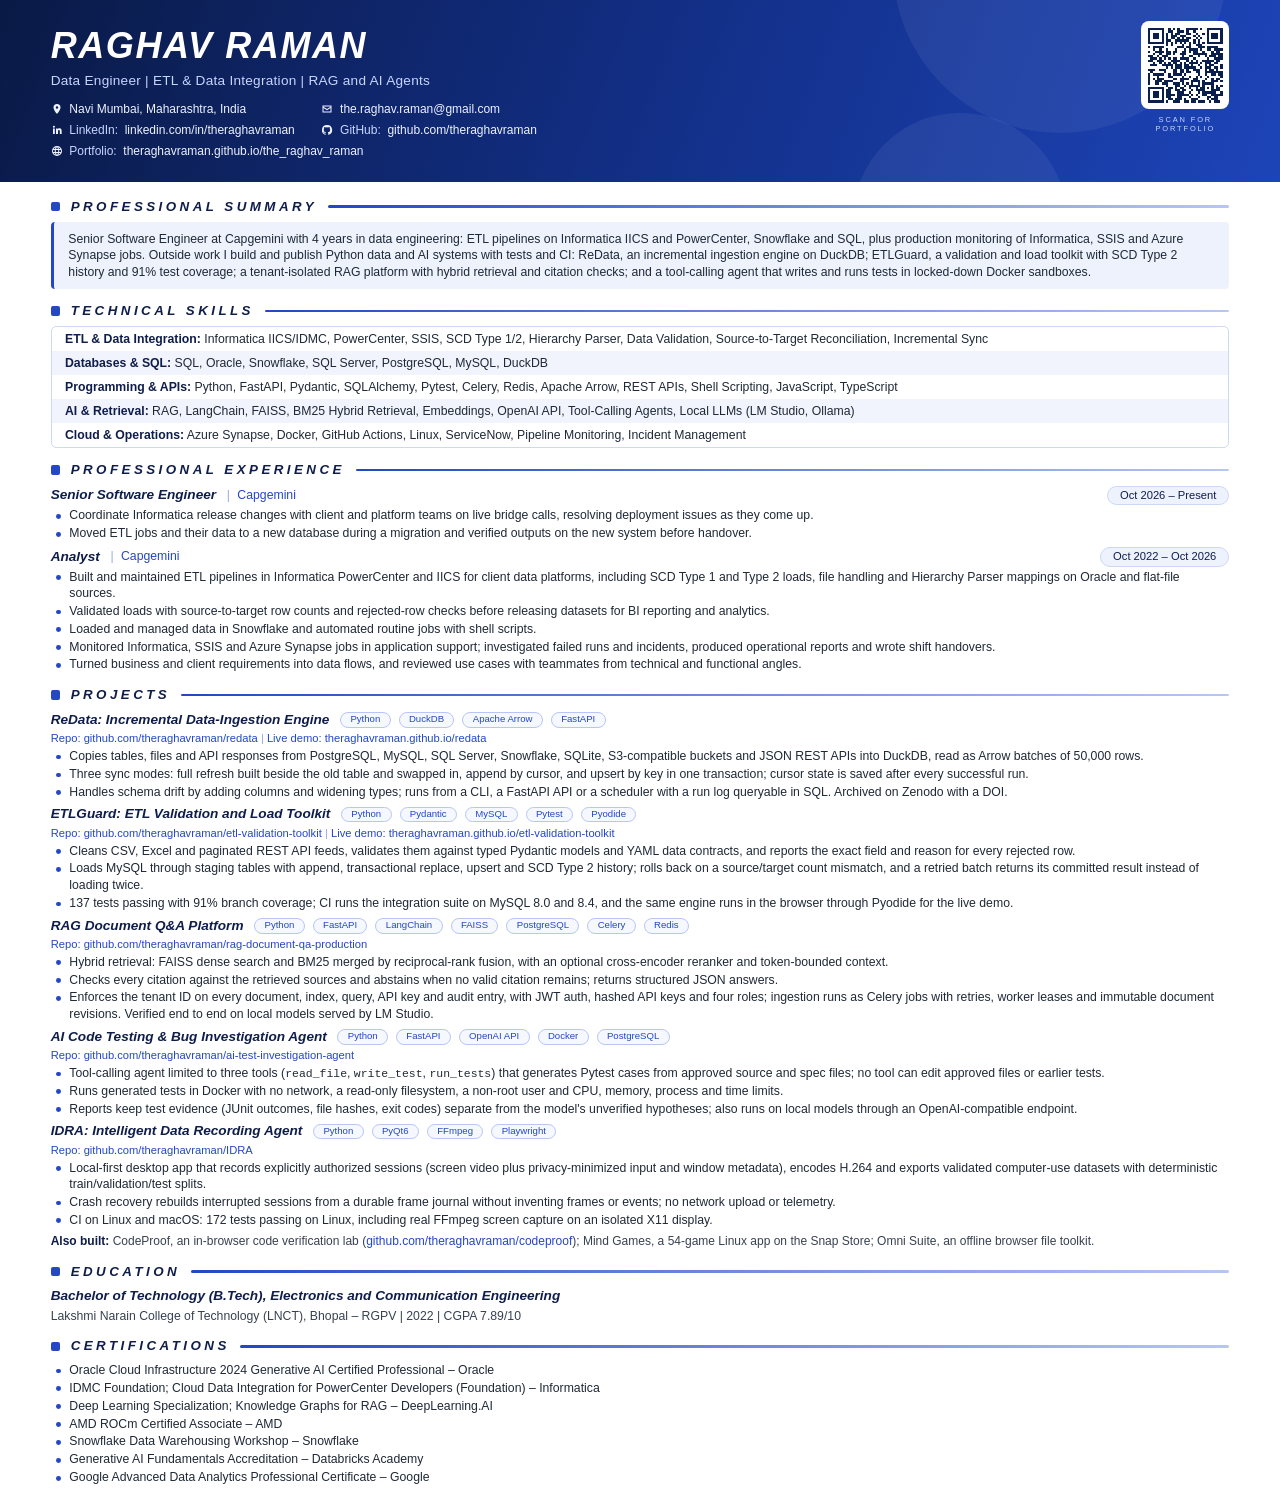
==== commit 0cefa944: "Update portfolio location to Navi Mumbai" ====
--- a/resume/resume.html
+++ b/resume/resume.html
@@ -56,7 +56,7 @@
 <h1>Raghav Raman</h1>
 <div class="tagline">Data Engineer | ETL &amp; Data Integration | RAG and AI Agents</div>
 <div class="contact">
-<span><svg viewBox="0 0 24 24"><path fill="currentColor" d="M12 2a7 7 0 0 0-7 7c0 5.2 7 13 7 13s7-7.8 7-13a7 7 0 0 0-7-7zm0 9.5A2.5 2.5 0 1 1 12 6.5a2.5 2.5 0 0 1 0 5z"/></svg>Mumbai, Maharashtra, India</span>
+<span><svg viewBox="0 0 24 24"><path fill="currentColor" d="M12 2a7 7 0 0 0-7 7c0 5.2 7 13 7 13s7-7.8 7-13a7 7 0 0 0-7-7zm0 9.5A2.5 2.5 0 1 1 12 6.5a2.5 2.5 0 0 1 0 5z"/></svg>Navi Mumbai, Maharashtra, India</span>
 <span><svg viewBox="0 0 24 24"><path fill="currentColor" d="M3 5h18v14H3zm2 2v.5l7 4.5 7-4.5V7zm0 2.9V17h14V9.9l-7 4.5z"/></svg><a href="mailto:the.raghav.raman@gmail.com">the.raghav.raman@gmail.com</a></span>
 <span><svg viewBox="0 0 24 24"><path fill="currentColor" d="M4 9h3.6v11H4zM5.8 3.5a2.1 2.1 0 1 1 0 4.2 2.1 2.1 0 0 1 0-4.2zM10 9h3.4v1.6c.5-.9 1.7-1.9 3.5-1.9 3.7 0 4.4 2.4 4.4 5.6V20h-3.6v-5c0-1.2 0-2.8-1.7-2.8s-2 1.3-2 2.7V20H10z"/></svg><span class="label">LinkedIn:</span> <a href="https://linkedin.com/in/theraghavraman">linkedin.com/in/theraghavraman</a></span>
 <span><svg viewBox="0 0 24 24"><path fill="currentColor" d="M12 2a10 10 0 0 0-3.2 19.5c.5.1.7-.2.7-.5v-1.7c-2.8.6-3.4-1.3-3.4-1.3-.5-1.2-1.1-1.5-1.1-1.5-.9-.6.1-.6.1-.6 1 .1 1.5 1 1.5 1 .9 1.5 2.3 1.1 2.9.8.1-.6.3-1.1.6-1.3-2.2-.3-4.6-1.1-4.6-5 0-1.1.4-2 1-2.7-.1-.3-.4-1.3.1-2.7 0 0 .8-.3 2.8 1a9.6 9.6 0 0 1 5 0c1.9-1.3 2.8-1 2.8-1 .5 1.4.2 2.4.1 2.7.6.7 1 1.6 1 2.7 0 3.9-2.3 4.7-4.6 5 .4.3.7.9.7 1.9v2.8c0 .3.2.6.7.5A10 10 0 0 0 12 2z"/></svg><span class="label">GitHub:</span> <a href="https://github.com/theraghavraman">github.com/theraghavraman</a></span>
